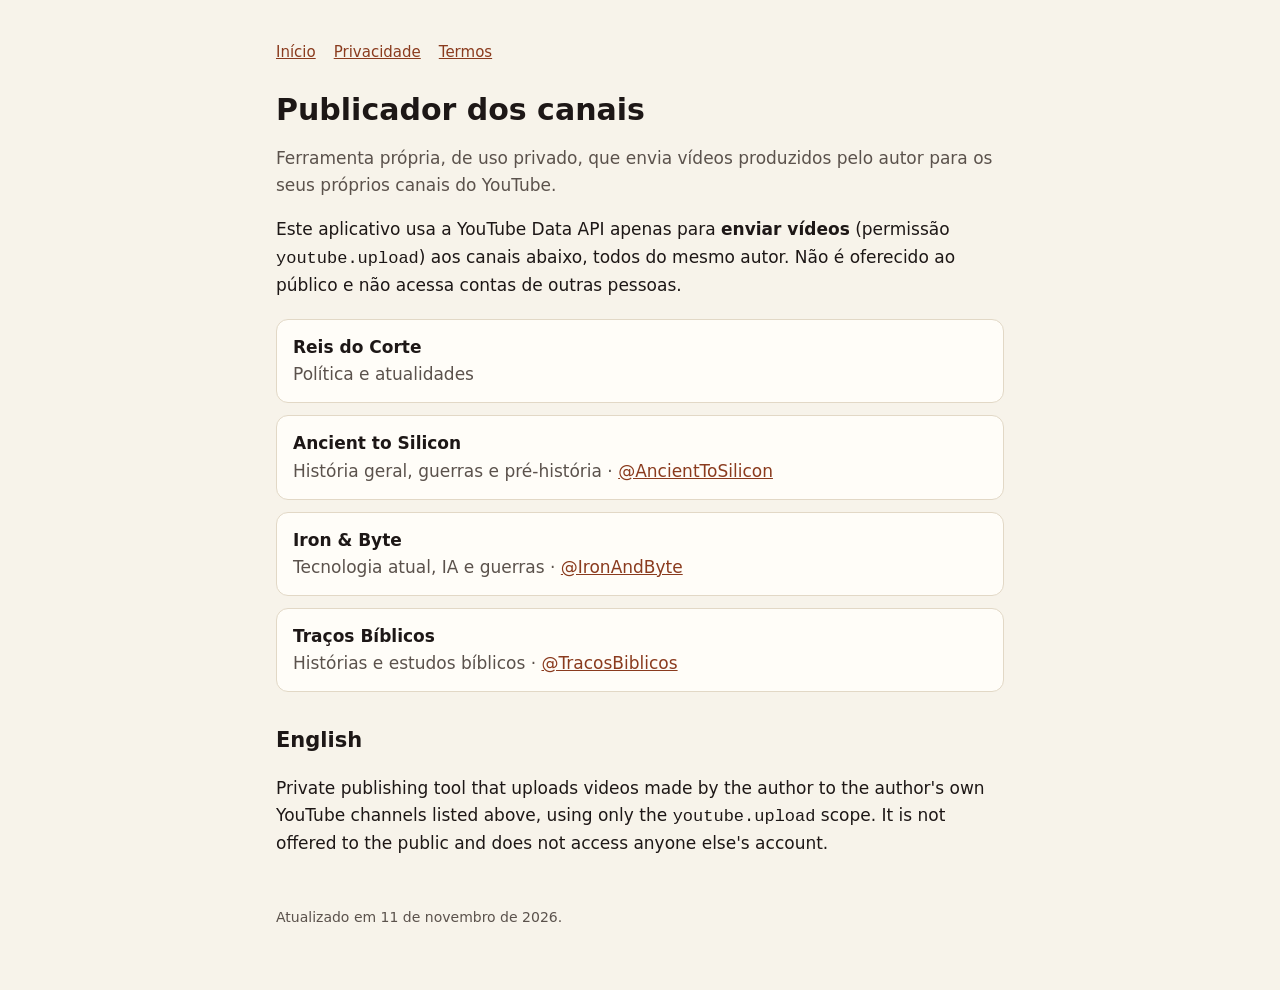
==== index.html @ d4940d5b "docs: página inicial, privacidade e termos do publicador dos canais Co-Authored-By: Claude Opus 5.5 " ====
<!doctype html><html lang="pt-BR"><head><meta charset="utf-8"><meta name="viewport" content="width=device-width,initial-scale=1">
<title>Publicador dos canais</title><link rel="stylesheet" href="estilo.css"></head><body><main>
<nav><a href="./">Início</a><a href="privacidade.html">Privacidade</a><a href="termos.html">Termos</a></nav>
<h1>Publicador dos canais</h1>
<p class="mut">Ferramenta própria, de uso privado, que envia vídeos produzidos pelo autor para os seus próprios canais do YouTube.</p>
<p>Este aplicativo usa a YouTube Data API apenas para <b>enviar vídeos</b> (permissão <code>youtube.upload</code>) aos canais abaixo, todos do mesmo autor. Não é oferecido ao público e não acessa contas de outras pessoas.</p>
<div class="canais">
<div class="canal"><b>Reis do Corte</b><span class="mut">Política e atualidades</span></div>
<div class="canal"><b>Ancient to Silicon</b><span class="mut">História geral, guerras e pré-história · <a href="https://www.youtube.com/@AncientToSilicon">@AncientToSilicon</a></span></div>
<div class="canal"><b>Iron &amp; Byte</b><span class="mut">Tecnologia atual, IA e guerras · <a href="https://www.youtube.com/@IronAndByte">@IronAndByte</a></span></div>
<div class="canal"><b>Traços Bíblicos</b><span class="mut">Histórias e estudos bíblicos · <a href="https://www.youtube.com/@TracosBiblicos">@TracosBiblicos</a></span></div>
</div>
<h2>English</h2>
<p>Private publishing tool that uploads videos made by the author to the author's own YouTube channels listed above, using only the <code>youtube.upload</code> scope. It is not offered to the public and does not access anyone else's account.</p>
<footer>Atualizado em 11 de novembro de 2026.</footer></main></body></html>
---- estilo.css ----
:root{--bg:#f7f3ea;--fg:#1d1716;--mut:#5b524c;--acc:#8a3b1e;--card:#fffdf8;--line:#e2d8c6}
@media (prefers-color-scheme:dark){:root{--bg:#171413;--fg:#efe8dc;--mut:#b3a99c;--acc:#e0915f;--card:#211d1b;--line:#3a332e}}
*{box-sizing:border-box}body{margin:0;background:var(--bg);color:var(--fg);font:17px/1.6 system-ui,-apple-system,"Segoe UI",sans-serif}
main{max-width:760px;margin:0 auto;padding:40px 16px 64px}h1{font-size:30px;line-height:1.2;margin:0 0 8px}h2{font-size:21px;margin:32px 0 8px}
p,li{color:var(--fg)}.mut{color:var(--mut)}a{color:var(--acc)}nav{display:flex;gap:18px;flex-wrap:wrap;margin-bottom:28px;font-size:15px}
.canais{display:grid;gap:12px;margin:20px 0}.canal{background:var(--card);border:1px solid var(--line);border-radius:12px;padding:14px 16px}
.canal b{display:block}footer{margin-top:48px;font-size:14px;color:var(--mut)}
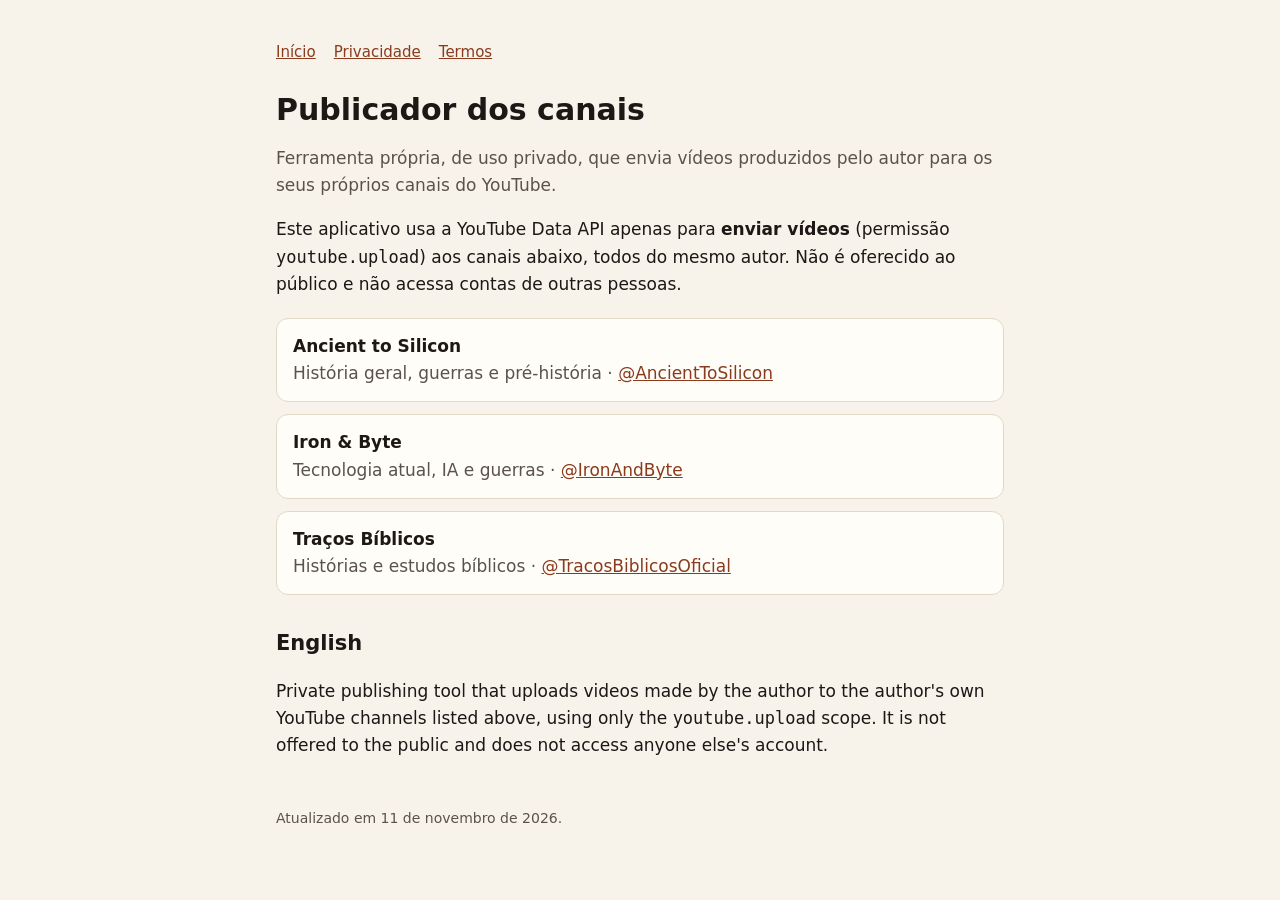
==== commit 48325131: "docs: Traços Bíblicos assume o antigo canal Reis do Corte Co-Authored-By: Claude Opus 5.5 <noreply@a" ====
--- a/index.html
+++ b/index.html
@@ -5,10 +5,9 @@
 <p class="mut">Ferramenta própria, de uso privado, que envia vídeos produzidos pelo autor para os seus próprios canais do YouTube.</p>
 <p>Este aplicativo usa a YouTube Data API apenas para <b>enviar vídeos</b> (permissão <code>youtube.upload</code>) aos canais abaixo, todos do mesmo autor. Não é oferecido ao público e não acessa contas de outras pessoas.</p>
 <div class="canais">
-<div class="canal"><b>Reis do Corte</b><span class="mut">Política e atualidades</span></div>
 <div class="canal"><b>Ancient to Silicon</b><span class="mut">História geral, guerras e pré-história · <a href="https://www.youtube.com/@AncientToSilicon">@AncientToSilicon</a></span></div>
 <div class="canal"><b>Iron &amp; Byte</b><span class="mut">Tecnologia atual, IA e guerras · <a href="https://www.youtube.com/@IronAndByte">@IronAndByte</a></span></div>
-<div class="canal"><b>Traços Bíblicos</b><span class="mut">Histórias e estudos bíblicos · <a href="https://www.youtube.com/@TracosBiblicos">@TracosBiblicos</a></span></div>
+<div class="canal"><b>Traços Bíblicos</b><span class="mut">Histórias e estudos bíblicos · <a href="https://www.youtube.com/@TracosBiblicosOficial">@TracosBiblicosOficial</a></span></div>
 </div>
 <h2>English</h2>
 <p>Private publishing tool that uploads videos made by the author to the author's own YouTube channels listed above, using only the <code>youtube.upload</code> scope. It is not offered to the public and does not access anyone else's account.</p>
